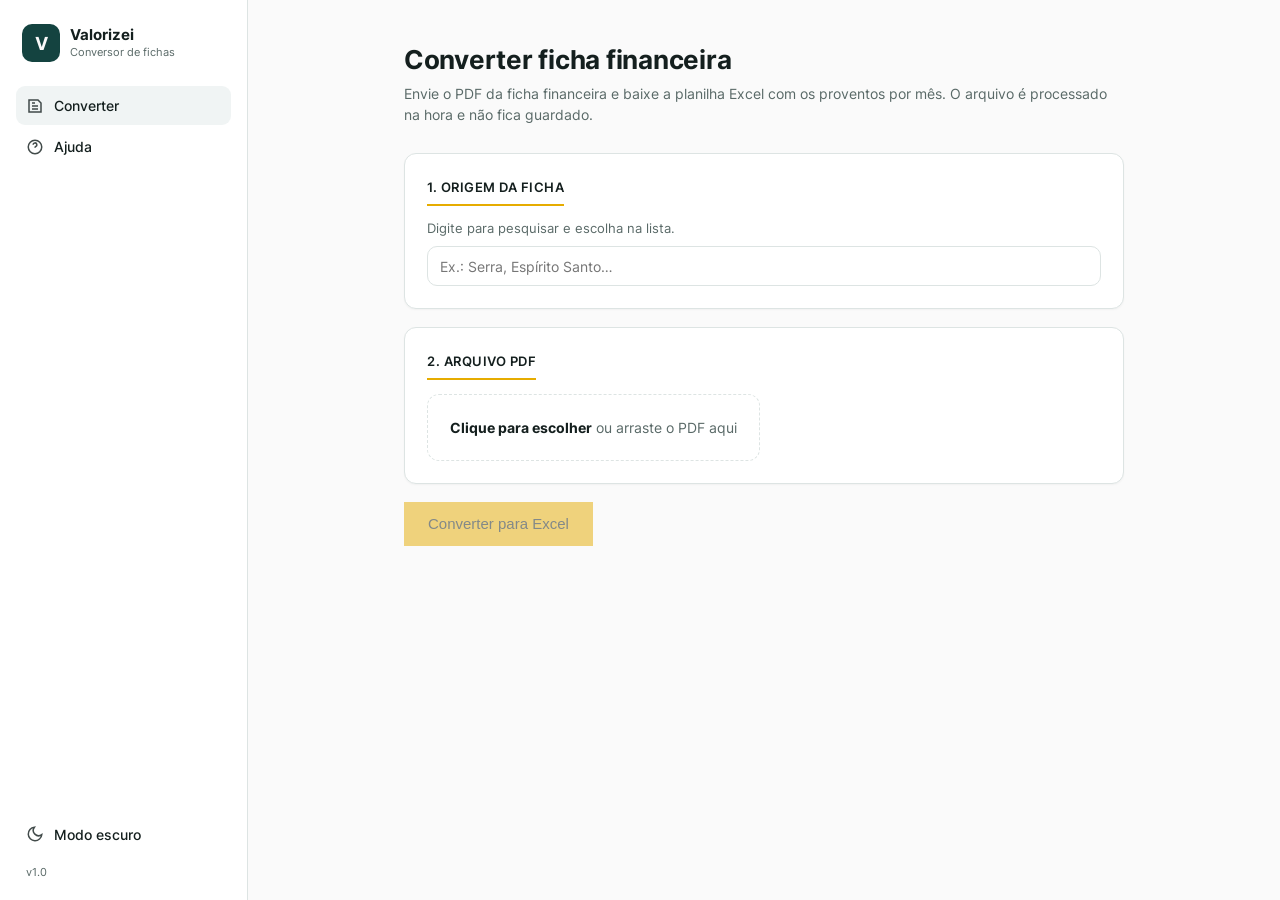
==== web/index.html @ d242eef1 "Conversor de Ficha Financeira (PDF -> Excel) Motor (converter.py) + app desktop (Tkinter/pywebview) " ====
<!doctype html>
<html lang="pt-BR">
<head>
<meta charset="utf-8">
<meta name="viewport" content="width=device-width, initial-scale=1">
<title>Conversor de Ficha Financeira</title>
<link rel="stylesheet" href="style.css">
</head>
<body>
<div class="app">
  <aside class="sidebar">
    <div class="brand">
      <div class="brand-logo">V</div>
      <div>
        <div class="brand-name">Valorizei</div>
        <div class="brand-sub">Conversor de fichas</div>
      </div>
    </div>
    <nav class="nav">
      <a class="active" href="#">
        <svg viewBox="0 0 24 24" fill="none" stroke="currentColor" stroke-width="2"><path d="M4 4h12l4 4v12H4z"/><path d="M8 12h8M8 16h8M8 8h4"/></svg>
        Converter
      </a>
      <a href="#" id="nav-ajuda">
        <svg viewBox="0 0 24 24" fill="none" stroke="currentColor" stroke-width="2"><circle cx="12" cy="12" r="9"/><path d="M9.5 9a2.5 2.5 0 1 1 3.5 2.3c-.8.4-1 .9-1 1.7M12 17h.01"/></svg>
        Ajuda
      </a>
    </nav>
    <div class="sidebar-foot">
      <button id="toggle-tema">
        <svg viewBox="0 0 24 24" fill="none" stroke="currentColor" stroke-width="2"><path d="M21 12.8A9 9 0 1 1 11.2 3a7 7 0 0 0 9.8 9.8z"/></svg>
        <span>Modo escuro</span>
      </button>
      <div class="version" id="versao">v1.0</div>
    </div>
  </aside>

  <main class="main">
    <div class="main-inner">
      <h1>Converter ficha financeira</h1>
      <p class="page-sub">Envie o PDF da ficha financeira e baixe a planilha Excel com os proventos por mês. O arquivo é processado na hora e não fica guardado.</p>

      <section class="card">
        <h2>1. Origem da ficha</h2>
        <p class="field-hint">Digite para pesquisar e escolha na lista.</p>
        <div class="combo" id="combo">
          <input type="text" id="combo-input" placeholder="Ex.: Serra, Espírito Santo…" autocomplete="off">
          <ul id="combo-list" hidden></ul>
        </div>
      </section>

      <section class="card">
        <h2>2. Arquivo PDF</h2>
        <div class="filepick">
          <label class="dropzone" id="dropzone" for="pdf-input">
            <div id="dz-text"><strong>Clique para escolher</strong> ou arraste o PDF aqui</div>
          </label>
          <input type="file" id="pdf-input" accept="application/pdf,.pdf">
        </div>
      </section>

      <button class="btn-primary" id="btn-converter" disabled>Converter para Excel</button>

      <section class="card" id="result-card" hidden style="margin-top:18px">
        <div class="result" id="result"></div>
      </section>
    </div>
  </main>
</div>
<script src="app.js"></script>
</body>
</html>
---- web/style.css ----
/* Conversor de Ficha Financeira — tema baseado no Valorizei (Inter + tokens shadcn) */

@font-face { font-family:"Inter"; font-weight:400; font-display:swap; src:url("fonts/inter-400.woff2") format("woff2"); }
@font-face { font-family:"Inter"; font-weight:500; font-display:swap; src:url("fonts/inter-500.woff2") format("woff2"); }
@font-face { font-family:"Inter"; font-weight:600; font-display:swap; src:url("fonts/inter-600.woff2") format("woff2"); }
@font-face { font-family:"Inter"; font-weight:700; font-display:swap; src:url("fonts/inter-700.woff2") format("woff2"); }

:root{
  --background: 0 0% 98%;
  --foreground: 174 20% 10%;
  --card: 0 0% 100%;
  --card-foreground: 174 20% 10%;
  --primary: 176 55% 17%;
  --primary-foreground: 0 0% 98%;
  --accent: 45 100% 45%;
  --accent-foreground: 174 30% 8%;
  --muted: 174 14% 95%;
  --muted-foreground: 174 8% 38%;
  --border: 174 12% 88%;
  --input: 174 12% 50%;
  --ring: 176 55% 30%;
  --radius: .75rem;
  --success: 158 64% 26%; --success-surface: 152 45% 95%; --success-border: 152 40% 82%;
  --warning: 30 90% 30%;  --warning-surface: 42 90% 94%;  --warning-border: 42 70% 80%;
  --destructive: 0 72% 42%; --destructive-surface: 0 80% 96%; --destructive-border: 0 60% 86%;
}
.dark{
  --background: 180 12% 5%;
  --foreground: 180 8% 96%;
  --card: 180 9% 11%;
  --card-foreground: 180 8% 96%;
  --primary: 172 58% 47%;
  --primary-foreground: 174 40% 6%;
  --accent: 45 92% 55%;
  --accent-foreground: 174 40% 6%;
  --muted: 180 7% 16%;
  --muted-foreground: 180 6% 66%;
  --border: 180 8% 20%;
  --input: 180 8% 42%;
  --ring: 172 58% 52%;
  --success: 158 55% 58%; --success-surface: 158 35% 13%; --success-border: 158 30% 24%;
  --warning: 42 85% 62%;  --warning-surface: 38 45% 13%;  --warning-border: 38 40% 26%;
  --destructive: 0 75% 66%; --destructive-surface: 0 40% 14%; --destructive-border: 0 40% 28%;
}

*{ box-sizing:border-box; }
html,body{ height:100%; }
body{
  margin:0;
  font-family:"Inter", system-ui, -apple-system, "Segoe UI", Roboto, sans-serif;
  background:hsl(var(--background));
  color:hsl(var(--foreground));
  font-size:14px;
  line-height:1.5;
  -webkit-font-smoothing:antialiased;
}

.app{ display:flex; height:100vh; overflow:hidden; }

/* ---------- sidebar ---------- */
.sidebar{
  width:248px; flex-shrink:0;
  background:hsl(var(--card));
  border-right:1px solid hsl(var(--border));
  display:flex; flex-direction:column;
  padding:20px 16px;
}
.brand{ display:flex; gap:10px; align-items:center; padding:4px 6px 18px; }
.brand-logo{
  width:38px; height:38px; border-radius:10px;
  background:hsl(var(--primary)); color:hsl(var(--primary-foreground));
  display:flex; align-items:center; justify-content:center;
  font-weight:700; font-size:18px;
}
.brand-name{ font-weight:700; font-size:15px; line-height:1.2; }
.brand-sub{ font-size:11px; color:hsl(var(--muted-foreground)); }

.nav{ display:flex; flex-direction:column; gap:2px; margin-top:6px; }
.nav a{
  display:flex; align-items:center; gap:10px;
  padding:9px 10px; border-radius:9px;
  color:hsl(var(--foreground)); text-decoration:none; font-weight:500;
}
.nav a.active{ background:hsl(var(--muted)); }
.nav a:not(.active):hover{ background:hsl(var(--muted) / .6); }
.nav svg{ width:18px; height:18px; flex-shrink:0; opacity:.8; }

.sidebar-foot{ margin-top:auto; display:flex; flex-direction:column; gap:4px; padding-top:12px; }
.sidebar-foot button{
  display:flex; align-items:center; gap:10px;
  background:none; border:0; cursor:pointer;
  padding:9px 10px; border-radius:9px; width:100%;
  color:hsl(var(--foreground)); font:inherit; font-weight:500; text-align:left;
}
.sidebar-foot button:hover{ background:hsl(var(--muted)); }
.sidebar-foot svg{ width:18px; height:18px; opacity:.8; }
.version{ font-size:11px; color:hsl(var(--muted-foreground)); padding:6px 10px 0; }

/* ---------- main ---------- */
.main{ flex:1; overflow-y:auto; padding:40px 48px; }
.main-inner{ max-width:720px; margin:0 auto; }
h1{ font-size:26px; font-weight:700; margin:0; letter-spacing:-.01em; }
.page-sub{ color:hsl(var(--muted-foreground)); margin:4px 0 28px; }

.card{
  background:hsl(var(--card));
  border:1px solid hsl(var(--border));
  border-radius:var(--radius);
  padding:22px;
  box-shadow:0 1px 2px 0 rgb(0 0 0 / .04);
  margin-bottom:18px;
}
.card h2{
  font-size:13px; font-weight:600; margin:0 0 14px;
  text-transform:uppercase; letter-spacing:.04em;
  color:hsl(var(--foreground));
  display:inline-block; padding-bottom:6px;
  border-bottom:2px solid hsl(var(--accent));
}
.field-hint{ color:hsl(var(--muted-foreground)); font-size:12.5px; margin:0 0 8px; }

/* combobox pesquisável */
.combo{ position:relative; }
.combo input{
  width:100%; height:40px; padding:8px 12px;
  border:1px solid hsl(var(--border)); border-radius:10px;
  background:hsl(var(--card)); color:hsl(var(--foreground)); font:inherit;
}
.combo input:focus{ outline:2px solid hsl(var(--ring) / .35); outline-offset:1px; border-color:hsl(var(--ring)); }
.combo ul{
  position:absolute; z-index:20; left:0; right:0; top:44px;
  margin:0; padding:4px; list-style:none;
  background:hsl(var(--card)); border:1px solid hsl(var(--border));
  border-radius:10px; box-shadow:0 10px 30px rgb(0 0 0 / .12);
  max-height:220px; overflow-y:auto;
}
.combo ul[hidden]{ display:none; }
.combo li{ padding:9px 10px; border-radius:7px; cursor:pointer; }
.combo li:hover,.combo li.hl{ background:hsl(var(--muted)); }

/* botão escolher arquivo */
.filepick{ display:flex; align-items:center; gap:12px; }
.btn{
  font:inherit; font-weight:600; cursor:pointer;
  border-radius:10px; border:1px solid hsl(var(--border));
  background:hsl(var(--card)); color:hsl(var(--foreground));
  padding:9px 16px; height:40px;
}
.btn:hover{ background:hsl(var(--muted)); }
.btn-primary{
  background:hsl(var(--accent)); color:hsl(var(--accent-foreground));
  border:0; height:44px; padding:10px 24px; font-size:15px;
}
.btn-primary:hover{ filter:brightness(.96); background:hsl(var(--accent)); }
.btn-primary:disabled{ opacity:.5; cursor:not-allowed; filter:none; }
.filename{ color:hsl(var(--muted-foreground)); font-size:13px; word-break:break-all; }

/* input de arquivo (versão web) */
.filepick input[type="file"]{ position:absolute; width:1px; height:1px; opacity:0; }
.dropzone{
  border:1.5px dashed hsl(var(--border)); border-radius:var(--radius);
  padding:22px; text-align:center; cursor:pointer; color:hsl(var(--muted-foreground));
  transition:border-color .15s, background .15s;
}
.dropzone:hover,.dropzone.drag{ border-color:hsl(var(--ring)); background:hsl(var(--muted) / .5); }
.dropzone strong{ color:hsl(var(--foreground)); }
.dropzone .file-chosen{ color:hsl(var(--primary)); font-weight:600; }

/* resultado */
.result{ border-radius:var(--radius); padding:16px 18px; font-size:13.5px; white-space:pre-wrap; }
.result.ok{ background:hsl(var(--success-surface)); border:1px solid hsl(var(--success-border)); color:hsl(var(--success)); }
.result.warn{ background:hsl(var(--warning-surface)); border:1px solid hsl(var(--warning-border)); color:hsl(var(--warning)); }
.result.err{ background:hsl(var(--destructive-surface)); border:1px solid hsl(var(--destructive-border)); color:hsl(var(--destructive)); }
.result b{ font-weight:600; }
.result .avisos{ margin-top:8px; padding-top:8px; border-top:1px solid currentColor; opacity:.85; }

.spinner{
  width:16px; height:16px; border:2px solid hsl(var(--accent-foreground) / .3);
  border-top-color:hsl(var(--accent-foreground)); border-radius:50%;
  display:inline-block; vertical-align:-3px; margin-right:8px;
  animation:spin .7s linear infinite;
}
@keyframes spin{ to{ transform:rotate(360deg); } }
[hidden]{ display:none !important; }
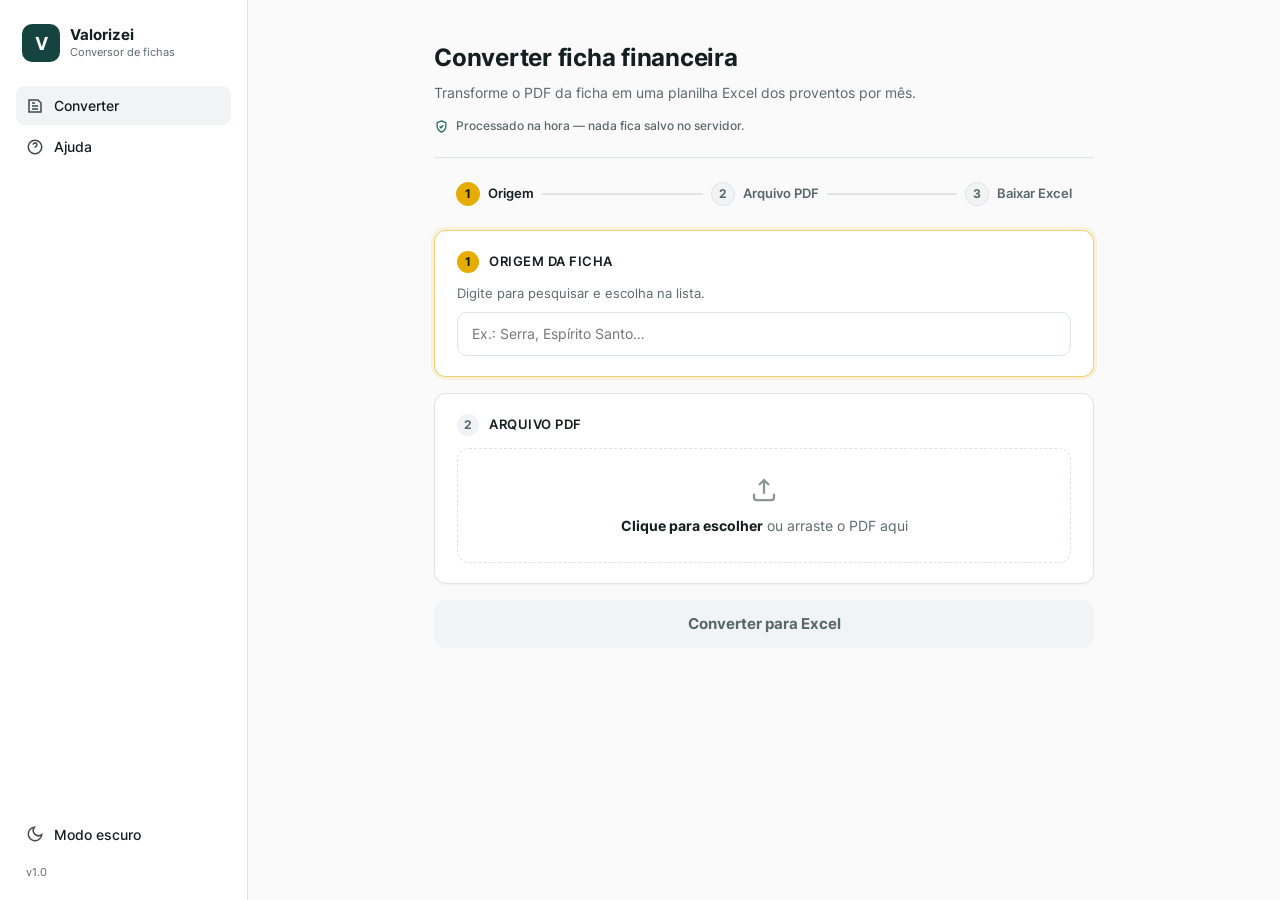
==== commit 02d88593: "Redesenho da tela web: fluxo guiado, cabecalho enxuto, responsivo - Barra de passos (1 Origem / 2 Ar" ====
--- a/web/index.html
+++ b/web/index.html
@@ -17,7 +17,7 @@
       </div>
     </div>
     <nav class="nav">
-      <a class="active" href="#">
+      <a class="active" href="#" id="nav-converter">
         <svg viewBox="0 0 24 24" fill="none" stroke="currentColor" stroke-width="2"><path d="M4 4h12l4 4v12H4z"/><path d="M8 12h8M8 16h8M8 8h4"/></svg>
         Converter
       </a>
@@ -27,7 +27,7 @@
       </a>
     </nav>
     <div class="sidebar-foot">
-      <button id="toggle-tema">
+      <button id="toggle-tema" type="button">
         <svg viewBox="0 0 24 24" fill="none" stroke="currentColor" stroke-width="2"><path d="M21 12.8A9 9 0 1 1 11.2 3a7 7 0 0 0 9.8 9.8z"/></svg>
         <span>Modo escuro</span>
       </button>
@@ -37,32 +37,66 @@
 
   <main class="main">
     <div class="main-inner">
-      <h1>Converter ficha financeira</h1>
-      <p class="page-sub">Envie o PDF da ficha financeira e baixe a planilha Excel com os proventos por mês. O arquivo é processado na hora e não fica guardado.</p>
+      <header class="topbar">
+        <div class="topbar-brand">
+          <div class="brand-logo">V</div>
+          <span>Conversor de fichas</span>
+        </div>
+        <button id="toggle-tema-m" class="icon-btn" type="button" aria-label="Alternar tema">
+          <svg viewBox="0 0 24 24" fill="none" stroke="currentColor" stroke-width="2"><path d="M21 12.8A9 9 0 1 1 11.2 3a7 7 0 0 0 9.8 9.8z"/></svg>
+        </button>
+      </header>
 
-      <section class="card">
-        <h2>1. Origem da ficha</h2>
+      <div class="page-head">
+        <h1>Converter ficha financeira</h1>
+        <p class="page-sub">Transforme o PDF da ficha em uma planilha Excel dos proventos por mês.</p>
+        <p class="page-note">
+          <svg viewBox="0 0 24 24" fill="none" stroke="currentColor" stroke-width="2"><path d="M12 3l7 3v5c0 4.5-3 8-7 10-4-2-7-5.5-7-10V6z"/><path d="M9 12l2 2 4-4"/></svg>
+          Processado na hora — nada fica salvo no servidor.
+        </p>
+      </div>
+
+      <ol class="steps" id="steps">
+        <li data-step="origem"><span class="dot">1</span>Origem</li>
+        <li data-step="arquivo"><span class="dot">2</span>Arquivo PDF</li>
+        <li data-step="baixar"><span class="dot">3</span>Baixar Excel</li>
+      </ol>
+
+      <section class="panel" id="painel-ajuda" hidden>
+        <h2>Como usar</h2>
+        <ol class="ajuda-list">
+          <li>Escolha a <strong>origem</strong> da ficha — Município da Serra ou Estado do Espírito Santo.</li>
+          <li>Escolha ou arraste o <strong>PDF</strong> da ficha financeira.</li>
+          <li>Clique em <strong>Converter para Excel</strong>. O download começa sozinho.</li>
+        </ol>
+        <p class="ajuda-nota">O PDF é processado na hora e descartado — nada fica salvo no servidor. PDFs escaneados (imagem, sem texto selecionável) ainda não são suportados.</p>
+      </section>
+
+      <section class="card" data-card="origem" id="card-origem">
+        <div class="card-head"><span class="badge">1</span><h2>Origem da ficha</h2></div>
         <p class="field-hint">Digite para pesquisar e escolha na lista.</p>
         <div class="combo" id="combo">
-          <input type="text" id="combo-input" placeholder="Ex.: Serra, Espírito Santo…" autocomplete="off">
+          <input type="text" id="combo-input" placeholder="Ex.: Serra, Espírito Santo…" autocomplete="off" inputmode="search">
           <ul id="combo-list" hidden></ul>
         </div>
       </section>
 
-      <section class="card">
-        <h2>2. Arquivo PDF</h2>
+      <section class="card" data-card="arquivo" id="card-arquivo">
+        <div class="card-head"><span class="badge">2</span><h2>Arquivo PDF</h2></div>
         <div class="filepick">
           <label class="dropzone" id="dropzone" for="pdf-input">
+            <svg class="dz-icon" viewBox="0 0 24 24" fill="none" stroke="currentColor" stroke-width="1.8"><path d="M12 15V4M8 8l4-4 4 4"/><path d="M4 15v3a2 2 0 0 0 2 2h12a2 2 0 0 0 2-2v-3"/></svg>
             <div id="dz-text"><strong>Clique para escolher</strong> ou arraste o PDF aqui</div>
           </label>
           <input type="file" id="pdf-input" accept="application/pdf,.pdf">
         </div>
       </section>
 
-      <button class="btn-primary" id="btn-converter" disabled>Converter para Excel</button>
+      <button class="btn-primary" id="btn-converter" type="button" disabled>Converter para Excel</button>
 
-      <section class="card" id="result-card" hidden style="margin-top:18px">
+      <section class="card result-card" id="result-card" hidden>
         <div class="result" id="result"></div>
+        <button class="btn" id="btn-baixar-de-novo" type="button" hidden>Baixar de novo</button>
       </section>
     </div>
   </main>
--- a/web/style.css
+++ b/web/style.css
@@ -54,23 +54,26 @@
   line-height:1.5;
   -webkit-font-smoothing:antialiased;
 }
-
-.app{ display:flex; height:100vh; overflow:hidden; }
-
-/* ---------- sidebar ---------- */
+[hidden]{ display:none !important; }
+button{ font:inherit; }
+
+.app{ display:flex; min-height:100vh; }
+
+/* ---------- sidebar (desktop) ---------- */
 .sidebar{
   width:248px; flex-shrink:0;
   background:hsl(var(--card));
   border-right:1px solid hsl(var(--border));
   display:flex; flex-direction:column;
   padding:20px 16px;
+  position:sticky; top:0; height:100vh;
 }
 .brand{ display:flex; gap:10px; align-items:center; padding:4px 6px 18px; }
 .brand-logo{
   width:38px; height:38px; border-radius:10px;
   background:hsl(var(--primary)); color:hsl(var(--primary-foreground));
   display:flex; align-items:center; justify-content:center;
-  font-weight:700; font-size:18px;
+  font-weight:700; font-size:18px; flex-shrink:0;
 }
 .brand-name{ font-weight:700; font-size:15px; line-height:1.2; }
 .brand-sub{ font-size:11px; color:hsl(var(--muted-foreground)); }
@@ -90,95 +93,208 @@
   display:flex; align-items:center; gap:10px;
   background:none; border:0; cursor:pointer;
   padding:9px 10px; border-radius:9px; width:100%;
-  color:hsl(var(--foreground)); font:inherit; font-weight:500; text-align:left;
+  color:hsl(var(--foreground)); font-weight:500; text-align:left;
 }
 .sidebar-foot button:hover{ background:hsl(var(--muted)); }
 .sidebar-foot svg{ width:18px; height:18px; opacity:.8; }
 .version{ font-size:11px; color:hsl(var(--muted-foreground)); padding:6px 10px 0; }
 
+/* ---------- topbar (mobile) ---------- */
+.topbar{ display:none; }
+.topbar-brand{ display:flex; align-items:center; gap:10px; font-weight:700; }
+.topbar-brand .brand-logo{ width:32px; height:32px; font-size:15px; border-radius:9px; }
+.icon-btn{
+  width:38px; height:38px; border-radius:9px; cursor:pointer;
+  border:1px solid hsl(var(--border)); background:hsl(var(--card));
+  color:hsl(var(--foreground)); display:flex; align-items:center; justify-content:center;
+}
+.icon-btn svg{ width:18px; height:18px; }
+
 /* ---------- main ---------- */
-.main{ flex:1; overflow-y:auto; padding:40px 48px; }
-.main-inner{ max-width:720px; margin:0 auto; }
-h1{ font-size:26px; font-weight:700; margin:0; letter-spacing:-.01em; }
-.page-sub{ color:hsl(var(--muted-foreground)); margin:4px 0 28px; }
-
+.main{ flex:1; padding:40px 48px; }
+.main-inner{ max-width:660px; margin:0 auto; }
+
+.page-head{
+  padding-bottom:22px; margin-bottom:24px;
+  border-bottom:1px solid hsl(var(--border));
+}
+h1{ font-size:24px; font-weight:700; margin:0; letter-spacing:-.01em; }
+.page-sub{ color:hsl(var(--muted-foreground)); margin:6px 0 0; max-width:56ch; text-wrap:pretty; }
+.page-note{
+  display:flex; align-items:center; gap:7px;
+  margin:14px 0 0; font-size:12px; font-weight:500;
+  color:hsl(var(--muted-foreground));
+}
+.page-note svg{ width:15px; height:15px; flex-shrink:0; color:hsl(var(--success)); }
+
+/* ---------- stepper ---------- */
+.steps{
+  list-style:none; margin:0 0 24px; padding:0 22px;
+  display:flex; align-items:center; gap:8px; flex-wrap:wrap;
+}
+.steps li{
+  display:flex; align-items:center; gap:8px;
+  font-size:12.5px; font-weight:600; color:hsl(var(--muted-foreground));
+  min-width:0;
+}
+.steps li:not(:last-child){ flex:1; }
+.steps li:last-child{ flex:0 0 auto; }
+.steps li:not(:last-child)::after{
+  content:""; flex:1; height:2px; border-radius:2px;
+  background:hsl(var(--border));
+}
+.steps .dot{
+  width:24px; height:24px; border-radius:50%; flex-shrink:0;
+  display:flex; align-items:center; justify-content:center;
+  font-size:12px; font-weight:700;
+  background:hsl(var(--muted)); color:hsl(var(--muted-foreground));
+  border:1.5px solid hsl(var(--border));
+}
+.steps li.active{ color:hsl(var(--foreground)); }
+.steps li.active .dot{
+  background:hsl(var(--accent)); color:hsl(var(--accent-foreground));
+  border-color:hsl(var(--accent));
+}
+.steps li.done{ color:hsl(var(--foreground)); }
+.steps li.done .dot{
+  background:hsl(var(--success)); color:#fff; border-color:hsl(var(--success));
+}
+.steps li.done .dot::after{ content:"✓"; }
+.steps li.done .dot{ font-size:0; }
+.steps li.done .dot::after{ font-size:13px; }
+.steps li.done:not(:last-child)::after{ background:hsl(var(--success) / .5); }
+
+/* ---------- cards ---------- */
 .card{
   background:hsl(var(--card));
   border:1px solid hsl(var(--border));
   border-radius:var(--radius);
-  padding:22px;
+  padding:20px 22px;
   box-shadow:0 1px 2px 0 rgb(0 0 0 / .04);
-  margin-bottom:18px;
-}
-.card h2{
-  font-size:13px; font-weight:600; margin:0 0 14px;
+  margin-bottom:16px;
+  transition:border-color .15s, box-shadow .15s;
+}
+.card[data-card].is-active{
+  border-color:hsl(var(--accent) / .55);
+  box-shadow:0 0 0 3px hsl(var(--accent) / .12);
+}
+.card[data-card].is-done{ border-color:hsl(var(--success) / .5); }
+.card-head{ display:flex; align-items:center; gap:10px; margin-bottom:12px; }
+.card-head h2{
+  font-size:13px; font-weight:600; margin:0;
   text-transform:uppercase; letter-spacing:.04em;
-  color:hsl(var(--foreground));
-  display:inline-block; padding-bottom:6px;
-  border-bottom:2px solid hsl(var(--accent));
-}
+}
+.badge{
+  width:22px; height:22px; border-radius:50%; flex-shrink:0;
+  display:flex; align-items:center; justify-content:center;
+  font-size:12px; font-weight:700;
+  background:hsl(var(--muted)); color:hsl(var(--muted-foreground));
+}
+.card.is-active .badge{ background:hsl(var(--accent)); color:hsl(var(--accent-foreground)); }
+.card.is-done .badge{ background:hsl(var(--success)); color:#fff; font-size:0; }
+.card.is-done .badge::after{ content:"✓"; font-size:12px; }
 .field-hint{ color:hsl(var(--muted-foreground)); font-size:12.5px; margin:0 0 8px; }
 
-/* combobox pesquisável */
+/* ---------- painel de ajuda ---------- */
+.panel{
+  background:hsl(var(--muted) / .5);
+  border:1px solid hsl(var(--border));
+  border-radius:var(--radius);
+  padding:18px 22px; margin-bottom:16px;
+}
+.panel h2{ font-size:14px; font-weight:700; margin:0 0 10px; }
+.ajuda-list{ margin:0; padding-left:20px; display:flex; flex-direction:column; gap:6px; }
+.ajuda-nota{ color:hsl(var(--muted-foreground)); font-size:12.5px; margin:12px 0 0; }
+
+/* ---------- combobox ---------- */
 .combo{ position:relative; }
 .combo input{
-  width:100%; height:40px; padding:8px 12px;
+  width:100%; height:44px; padding:8px 14px;
   border:1px solid hsl(var(--border)); border-radius:10px;
   background:hsl(var(--card)); color:hsl(var(--foreground)); font:inherit;
 }
 .combo input:focus{ outline:2px solid hsl(var(--ring) / .35); outline-offset:1px; border-color:hsl(var(--ring)); }
 .combo ul{
-  position:absolute; z-index:20; left:0; right:0; top:44px;
+  position:absolute; z-index:20; left:0; right:0; top:48px;
   margin:0; padding:4px; list-style:none;
   background:hsl(var(--card)); border:1px solid hsl(var(--border));
   border-radius:10px; box-shadow:0 10px 30px rgb(0 0 0 / .12);
-  max-height:220px; overflow-y:auto;
-}
-.combo ul[hidden]{ display:none; }
-.combo li{ padding:9px 10px; border-radius:7px; cursor:pointer; }
+  max-height:240px; overflow-y:auto;
+}
+.combo li{ padding:11px 12px; border-radius:7px; cursor:pointer; }
 .combo li:hover,.combo li.hl{ background:hsl(var(--muted)); }
 
-/* botão escolher arquivo */
-.filepick{ display:flex; align-items:center; gap:12px; }
+/* ---------- dropzone ---------- */
+.filepick input[type="file"]{ position:absolute; width:1px; height:1px; opacity:0; }
+.dropzone{
+  display:flex; flex-direction:column; align-items:center; gap:10px;
+  border:1.5px dashed hsl(var(--border)); border-radius:var(--radius);
+  padding:26px 18px; text-align:center; cursor:pointer;
+  color:hsl(var(--muted-foreground));
+  transition:border-color .15s, background .15s;
+}
+.dropzone:hover,.dropzone.drag{ border-color:hsl(var(--ring)); background:hsl(var(--muted) / .5); }
+.dz-icon{ width:30px; height:30px; opacity:.7; }
+.dropzone strong{ color:hsl(var(--foreground)); }
+.dropzone.tem-arquivo{ border-style:solid; border-color:hsl(var(--success) / .55); background:hsl(var(--success-surface)); color:hsl(var(--success)); }
+.dropzone.tem-arquivo .dz-icon{ opacity:1; }
+.file-chosen{ color:hsl(var(--success)); font-weight:600; word-break:break-all; }
+
+/* ---------- botões ---------- */
 .btn{
-  font:inherit; font-weight:600; cursor:pointer;
+  font-weight:600; cursor:pointer;
   border-radius:10px; border:1px solid hsl(var(--border));
   background:hsl(var(--card)); color:hsl(var(--foreground));
   padding:9px 16px; height:40px;
 }
 .btn:hover{ background:hsl(var(--muted)); }
 .btn-primary{
+  width:100%;
   background:hsl(var(--accent)); color:hsl(var(--accent-foreground));
-  border:0; height:44px; padding:10px 24px; font-size:15px;
-}
-.btn-primary:hover{ filter:brightness(.96); background:hsl(var(--accent)); }
-.btn-primary:disabled{ opacity:.5; cursor:not-allowed; filter:none; }
-.filename{ color:hsl(var(--muted-foreground)); font-size:13px; word-break:break-all; }
-
-/* input de arquivo (versão web) */
-.filepick input[type="file"]{ position:absolute; width:1px; height:1px; opacity:0; }
-.dropzone{
-  border:1.5px dashed hsl(var(--border)); border-radius:var(--radius);
-  padding:22px; text-align:center; cursor:pointer; color:hsl(var(--muted-foreground));
-  transition:border-color .15s, background .15s;
-}
-.dropzone:hover,.dropzone.drag{ border-color:hsl(var(--ring)); background:hsl(var(--muted) / .5); }
-.dropzone strong{ color:hsl(var(--foreground)); }
-.dropzone .file-chosen{ color:hsl(var(--primary)); font-weight:600; }
-
-/* resultado */
+  border:0; border-radius:10px; height:48px; padding:10px 24px;
+  font-size:15px; font-weight:700; cursor:pointer;
+  box-shadow:0 1px 2px rgb(0 0 0 / .08);
+  transition:filter .15s, opacity .15s;
+}
+.btn-primary:not(:disabled):hover{ filter:brightness(.95); }
+.btn-primary:disabled{
+  cursor:not-allowed;
+  background:hsl(var(--muted)); color:hsl(var(--muted-foreground));
+  box-shadow:none;
+}
+
+/* ---------- resultado ---------- */
+.result-card{ margin-top:20px; }
 .result{ border-radius:var(--radius); padding:16px 18px; font-size:13.5px; white-space:pre-wrap; }
 .result.ok{ background:hsl(var(--success-surface)); border:1px solid hsl(var(--success-border)); color:hsl(var(--success)); }
 .result.warn{ background:hsl(var(--warning-surface)); border:1px solid hsl(var(--warning-border)); color:hsl(var(--warning)); }
 .result.err{ background:hsl(var(--destructive-surface)); border:1px solid hsl(var(--destructive-border)); color:hsl(var(--destructive)); }
-.result b{ font-weight:600; }
-.result .avisos{ margin-top:8px; padding-top:8px; border-top:1px solid currentColor; opacity:.85; }
+.result b{ font-weight:700; }
+.result .avisos{ margin-top:10px; padding-top:10px; border-top:1px solid currentColor; opacity:.9; }
+#btn-baixar-de-novo{ margin-top:12px; }
 
 .spinner{
-  width:16px; height:16px; border:2px solid hsl(var(--accent-foreground) / .3);
-  border-top-color:hsl(var(--accent-foreground)); border-radius:50%;
+  width:16px; height:16px; border:2px solid currentColor;
+  border-right-color:transparent; border-radius:50%;
   display:inline-block; vertical-align:-3px; margin-right:8px;
   animation:spin .7s linear infinite;
 }
 @keyframes spin{ to{ transform:rotate(360deg); } }
-[hidden]{ display:none !important; }
+
+/* ---------- responsivo ---------- */
+@media (max-width:720px){
+  .sidebar{ display:none; }
+  .topbar{
+    display:flex; align-items:center; justify-content:space-between;
+    margin-bottom:26px;
+  }
+  .main{ padding:18px 16px 40px; }
+  h1{ font-size:21px; }
+  .page-sub{ margin-bottom:20px; }
+  .card{ padding:16px; }
+  .steps{ padding:0 16px; }
+  .steps li{ min-width:0; font-size:0; gap:0; }
+  .steps li .dot{ font-size:12px; }
+  .steps li.done .dot::after{ font-size:13px; }
+}
+@media (min-width:721px){ .topbar{ display:none; } }
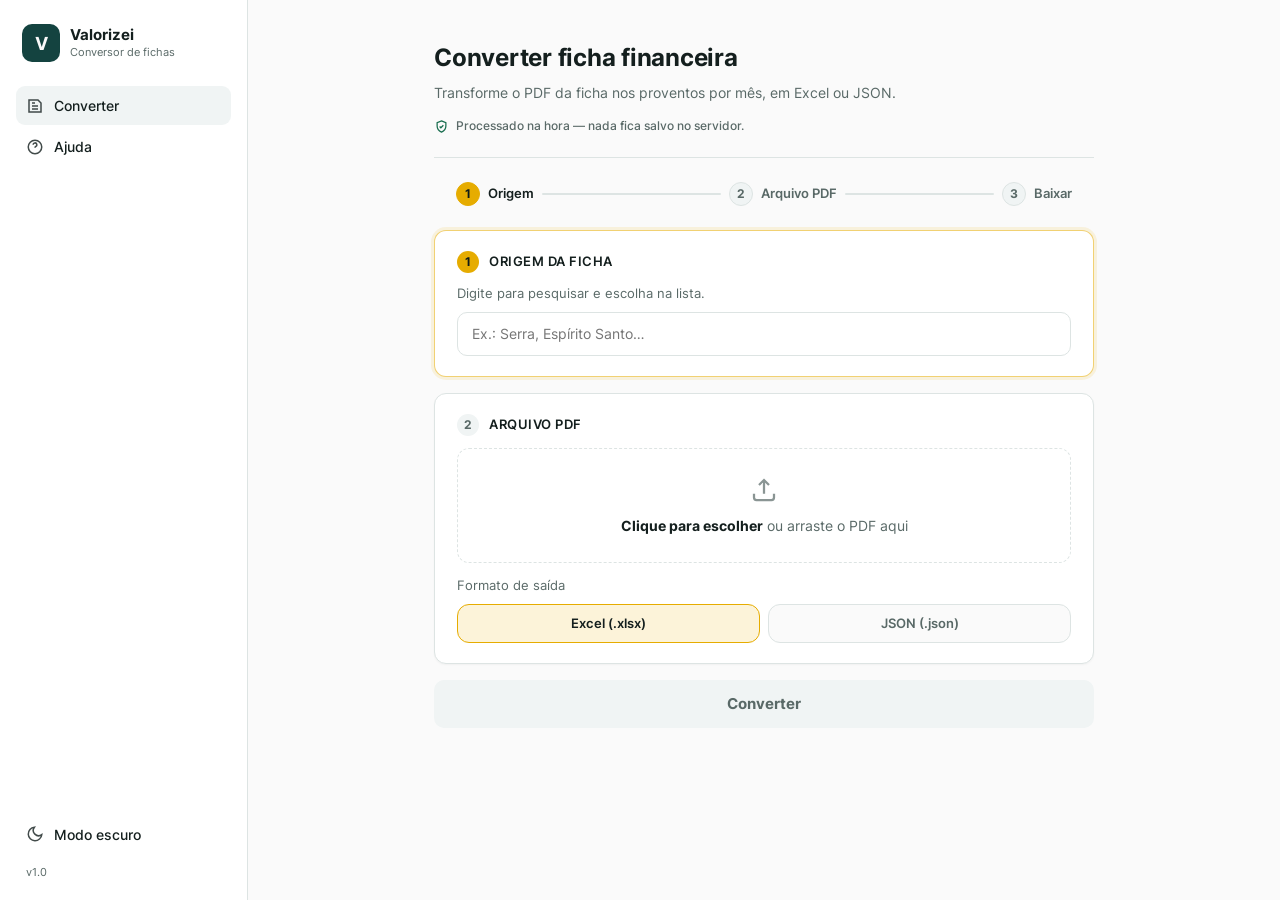
==== commit 6c0cfea5: "Suporte a saida em JSON, alem de xlsx (motor + CLI + web) Motor: converter() ganha `formato` ("xlsx"" ====
--- a/web/index.html
+++ b/web/index.html
@@ -49,7 +49,7 @@
 
       <div class="page-head">
         <h1>Converter ficha financeira</h1>
-        <p class="page-sub">Transforme o PDF da ficha em uma planilha Excel dos proventos por mês.</p>
+        <p class="page-sub">Transforme o PDF da ficha nos proventos por mês, em Excel ou JSON.</p>
         <p class="page-note">
           <svg viewBox="0 0 24 24" fill="none" stroke="currentColor" stroke-width="2"><path d="M12 3l7 3v5c0 4.5-3 8-7 10-4-2-7-5.5-7-10V6z"/><path d="M9 12l2 2 4-4"/></svg>
           Processado na hora — nada fica salvo no servidor.
@@ -59,7 +59,7 @@
       <ol class="steps" id="steps">
         <li data-step="origem"><span class="dot">1</span>Origem</li>
         <li data-step="arquivo"><span class="dot">2</span>Arquivo PDF</li>
-        <li data-step="baixar"><span class="dot">3</span>Baixar Excel</li>
+        <li data-step="baixar"><span class="dot">3</span>Baixar</li>
       </ol>
 
       <section class="panel" id="painel-ajuda" hidden>
@@ -67,9 +67,10 @@
         <ol class="ajuda-list">
           <li>Escolha a <strong>origem</strong> da ficha — Município da Serra ou Estado do Espírito Santo.</li>
           <li>Escolha ou arraste o <strong>PDF</strong> da ficha financeira.</li>
-          <li>Clique em <strong>Converter para Excel</strong>. O download começa sozinho.</li>
+          <li>Escolha o <strong>formato</strong> (Excel ou JSON) e clique em <strong>Converter</strong>. O download começa sozinho.</li>
         </ol>
-        <p class="ajuda-nota">O PDF é processado na hora e descartado — nada fica salvo no servidor. PDFs escaneados (imagem, sem texto selecionável) ainda não são suportados.</p>
+        <p class="ajuda-nota">O PDF é processado na hora e descartado — nada fica salvo no servidor.</p>
+        <p class="ajuda-nota"><strong>Ficha escaneada</strong> (imagem, sem texto selecionável) também converte, por leitura de imagem — leva de 1 a 2 minutos e a tela mostra o andamento. Nesse caso <strong>confira os valores contra o PDF</strong>: cada verba é conferida contra a coluna TOTAL da ficha, e o que não fecha aparece como aviso.</p>
       </section>
 
       <section class="card" data-card="origem" id="card-origem">
@@ -90,9 +91,14 @@
           </label>
           <input type="file" id="pdf-input" accept="application/pdf,.pdf">
         </div>
+        <p class="field-hint" style="margin-top:14px">Formato de saída</p>
+        <div class="formato-grupo" id="formato-grupo" role="radiogroup" aria-label="Formato de saída">
+          <button type="button" class="formato-opt is-ativo" data-formato="xlsx">Excel (.xlsx)</button>
+          <button type="button" class="formato-opt" data-formato="json">JSON (.json)</button>
+        </div>
       </section>
 
-      <button class="btn-primary" id="btn-converter" type="button" disabled>Converter para Excel</button>
+      <button class="btn-primary" id="btn-converter" type="button" disabled>Converter</button>
 
       <section class="card result-card" id="result-card" hidden>
         <div class="result" id="result"></div>
@@ -101,6 +107,6 @@
     </div>
   </main>
 </div>
-<script src="app.js"></script>
+<script src="app.js?v=6"></script>
 </body>
 </html>
--- a/web/style.css
+++ b/web/style.css
@@ -240,6 +240,20 @@
 .dropzone.tem-arquivo .dz-icon{ opacity:1; }
 .file-chosen{ color:hsl(var(--success)); font-weight:600; word-break:break-all; }
 
+/* ---------- seletor de formato (xlsx / json) ---------- */
+.formato-grupo{ display:flex; gap:8px; }
+.formato-opt{
+  flex:1; padding:9px 12px; border-radius:var(--radius);
+  border:1.5px solid hsl(var(--border)); background:hsl(var(--background));
+  color:hsl(var(--muted-foreground)); font:inherit; font-weight:600; font-size:13px;
+  cursor:pointer; transition:border-color .15s, background .15s, color .15s;
+}
+.formato-opt:hover{ border-color:hsl(var(--ring)); }
+.formato-opt.is-ativo{
+  border-color:hsl(var(--accent)); background:hsl(var(--accent) / .15);
+  color:hsl(var(--foreground));
+}
+
 /* ---------- botões ---------- */
 .btn{
   font-weight:600; cursor:pointer;
@@ -269,6 +283,9 @@
 .result.ok{ background:hsl(var(--success-surface)); border:1px solid hsl(var(--success-border)); color:hsl(var(--success)); }
 .result.warn{ background:hsl(var(--warning-surface)); border:1px solid hsl(var(--warning-border)); color:hsl(var(--warning)); }
 .result.err{ background:hsl(var(--destructive-surface)); border:1px solid hsl(var(--destructive-border)); color:hsl(var(--destructive)); }
+.result.prog{ background:hsl(var(--muted)); border:1px solid hsl(var(--border)); color:hsl(var(--foreground)); }
+.result .barra{ margin-top:10px; height:6px; border-radius:999px; background:hsl(var(--border)); overflow:hidden; }
+.result .barra i{ display:block; height:100%; background:hsl(var(--accent)); border-radius:999px; transition:width .3s ease; }
 .result b{ font-weight:700; }
 .result .avisos{ margin-top:10px; padding-top:10px; border-top:1px solid currentColor; opacity:.9; }
 #btn-baixar-de-novo{ margin-top:12px; }
